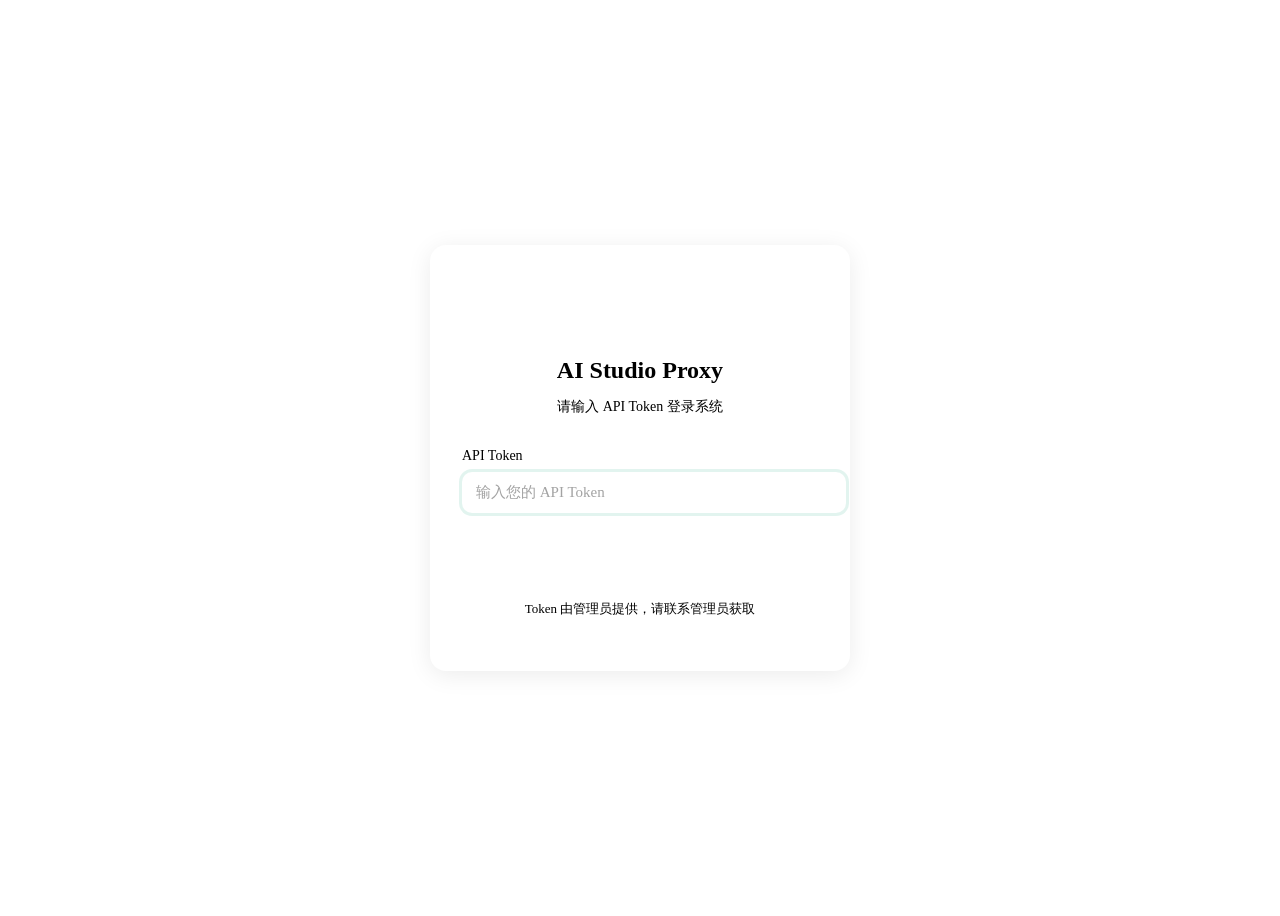
==== src/aistudio_api/static/login.html @ f9a5810c "fix: verify dashboard tokens with protected endpoint" ====
<!DOCTYPE html>
<html lang="zh-CN">

<head>
  <meta charset="UTF-8">
  <meta name="viewport" content="width=device-width, initial-scale=1.0, maximum-scale=1.0, user-scalable=no">
  <title>登录 - AI Studio Proxy</title>
  <link rel="stylesheet" href="/static/style.css">
  <style>
    body {
      display: flex;
      align-items: center;
      justify-content: center;
      min-height: 100vh;
      background: var(--bg-alt);
    }

    .login-container {
      width: 100%;
      max-width: 420px;
      padding: 24px;
    }

    .login-card {
      background: #fff;
      border-radius: 16px;
      box-shadow: 0 4px 24px rgba(0, 0, 0, 0.08);
      padding: 40px 32px;
    }

    .login-header {
      text-align: center;
      margin-bottom: 32px;
    }

    .login-logo {
      width: 56px;
      height: 56px;
      background: var(--green);
      border-radius: 14px;
      display: flex;
      align-items: center;
      justify-content: center;
      color: #fff;
      font-weight: 700;
      font-size: 24px;
      margin: 0 auto 16px;
    }

    .login-header h1 {
      font-size: 24px;
      font-weight: 600;
      margin-bottom: 8px;
    }

    .login-header p {
      font-size: 14px;
      color: var(--muted);
    }

    .login-field {
      margin-bottom: 20px;
    }

    .login-field label {
      display: block;
      font-size: 14px;
      font-weight: 500;
      margin-bottom: 8px;
    }

    .login-input {
      width: 100%;
      padding: 12px 14px;
      border: 1px solid var(--border);
      border-radius: 10px;
      font-size: 15px;
      font-family: inherit;
      outline: none;
      transition: border-color 0.15s, box-shadow 0.15s;
    }

    .login-input:focus {
      border-color: var(--green);
      box-shadow: 0 0 0 3px rgba(16, 163, 127, 0.12);
    }

    .login-input::placeholder {
      color: #a3a3a3;
    }

    .login-btn {
      width: 100%;
      padding: 12px;
      background: var(--green);
      color: #fff;
      border: none;
      border-radius: 10px;
      font-size: 15px;
      font-weight: 600;
      cursor: pointer;
      transition: background 0.15s;
      font-family: inherit;
    }

    .login-btn:hover {
      background: #0e8c6b;
    }

    .login-btn:disabled {
      background: var(--border);
      cursor: not-allowed;
    }

    .login-error {
      background: #fef2f2;
      color: #991b1b;
      padding: 12px 14px;
      border-radius: 10px;
      font-size: 14px;
      margin-bottom: 20px;
      display: none;
    }

    .login-error.show {
      display: block;
    }

    .login-footer {
      text-align: center;
      margin-top: 24px;
      font-size: 13px;
      color: var(--muted);
    }

    .login-footer a {
      color: var(--green);
      text-decoration: none;
      font-weight: 500;
    }

    .login-footer a:hover {
      text-decoration: underline;
    }
  </style>
</head>

<body x-data="loginApp()" x-init="init()">
  <div class="login-container">
    <div class="login-card">
      <div class="login-header">
        <div class="login-logo">AI</div>
        <h1>AI Studio Proxy</h1>
        <p>请输入 API Token 登录系统</p>
      </div>

      <div class="login-error" :class="{show: error}" x-text="error"></div>

      <form @submit.prevent="handleLogin()">
        <div class="login-field">
          <label for="token">API Token</label>
          <input id="token" class="login-input" type="password" x-model="token" placeholder="输入您的 API Token" autofocus
            autocomplete="current-password">
        </div>

        <button type="submit" class="login-btn" :disabled="loading || !token.trim()">
          <span x-show="!loading">登录</span>
          <span x-show="loading">验证中...</span>
        </button>
      </form>

      <div class="login-footer">
        <p>Token 由管理员提供，请联系管理员获取</p>
      </div>
    </div>
  </div>

  <script>
    function loginApp() {
      return {
        token: '',
        error: '',
        loading: false,

        init() {
          // 检查是否已有 token
          const savedToken = localStorage.getItem('asp_api_token');
          if (savedToken) {
            this.token = savedToken;
            // 尝试自动登录
            this.handleLogin();
          }
        },

        async handleLogin() {
          const token = this.token.trim();
          if (!token) return;

          this.error = '';
          this.loading = true;

          try {
            // 调用受保护端点验证 token
            const res = await fetch('/auth/verify', {
              headers: {
                'Authorization': `Bearer ${token}`
              }
            });

            if (res.ok) {
              // 登录成功，保存 token 并跳转
              localStorage.setItem('asp_api_token', token);
              window.location.href = '/';
            } else if (res.status === 401) {
              this.error = 'Token 无效，请检查后重试';
            } else {
              this.error = `验证失败 (${res.status})，请稍后重试`;
            }
          } catch (e) {
            this.error = '网络错误，请检查连接后重试';
          } finally {
            this.loading = false;
          }
        }
      }
    }
  </script>
  <script defer src="/static/alpine.min.js"></script>
</body>

</html>
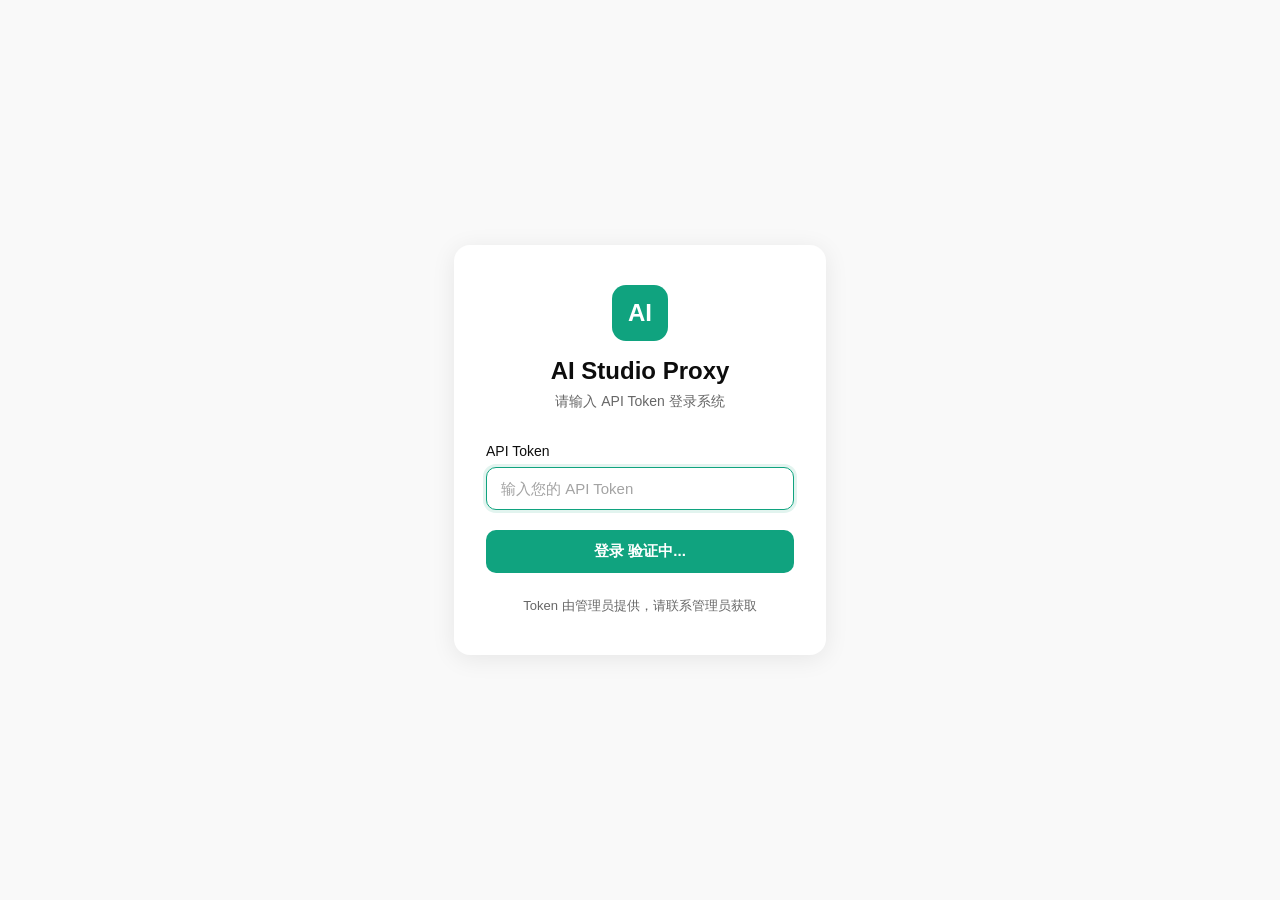
==== commit bfe15203: "Keep cookie import, add path-prefix console support, and drop private deploy notes. Document browser" ====
--- a/src/aistudio_api/static/login.html
+++ b/src/aistudio_api/static/login.html
@@ -5,7 +5,8 @@
   <meta charset="UTF-8">
   <meta name="viewport" content="width=device-width, initial-scale=1.0, maximum-scale=1.0, user-scalable=no">
   <title>登录 - AI Studio Proxy</title>
-  <link rel="stylesheet" href="/static/style.css">
+  <script>window.APP_BASE = (location.pathname.match(/^\/aistudio(?=\/|$)/) || [''])[0];</script>
+  <link rel="stylesheet" href="style.css">
   <style>
     body {
       display: flex;
@@ -201,7 +202,8 @@
 
           try {
             // 调用受保护端点验证 token
-            const res = await fetch('/auth/verify', {
+            const base = window.APP_BASE || '';
+            const res = await fetch(base + '/auth/verify', {
               headers: {
                 'Authorization': `Bearer ${token}`
               }
@@ -210,7 +212,7 @@
             if (res.ok) {
               // 登录成功，保存 token 并跳转
               localStorage.setItem('asp_api_token', token);
-              window.location.href = '/';
+              window.location.href = base + '/static/index.html';
             } else if (res.status === 401) {
               this.error = 'Token 无效，请检查后重试';
             } else {
@@ -225,7 +227,7 @@
       }
     }
   </script>
-  <script defer src="/static/alpine.min.js"></script>
+  <script defer src="alpine.min.js"></script>
 </body>
 
 </html>
--- a/src/aistudio_api/static/style.css
+++ b/src/aistudio_api/static/style.css
@@ -0,0 +1,186 @@
+
+:root{--bg:#fff;--bg-alt:#f9f9f9;--hover:#ececec;--border:#e5e5e5;--text:#0d0d0d;--muted:#676767;--green:#10a37f;--green-bg:#ecfdf5;--red:#ef4444;--amber:#f59e0b}
+*{box-sizing:border-box;margin:0;padding:0}
+body{font-family:-apple-system,BlinkMacSystemFont,"Segoe UI",Roboto,Helvetica,Arial,sans-serif;color:var(--text);background:var(--bg);display:flex;height:100vh;height:100dvh;overflow:hidden;font-size:15px;-webkit-font-smoothing:antialiased}
+
+/* Sidebar */
+.sidebar{width:280px;background:var(--bg);display:flex;flex-direction:column;border-right:1px solid var(--border);flex-shrink:0;overflow:hidden}
+.sidebar-header{padding:16px;display:flex;align-items:center;gap:10px;border-bottom:1px solid var(--border)}
+.sidebar-header .logo{width:28px;height:28px;background:var(--green);border-radius:6px;display:flex;align-items:center;justify-content:center;color:#fff;font-weight:700;font-size:13px}
+.sidebar-header span{font-weight:600;font-size:16px}
+.nav-section{flex:1;overflow-y:auto;padding:12px 10px}
+.nav-item{display:flex;align-items:center;gap:12px;padding:12px 14px;border-radius:10px;cursor:pointer;font-size:16px;font-weight:500;color:var(--text);transition:background .15s;border:none;background:none;width:100%;text-align:left;font-family:inherit;overflow:hidden}
+.nav-item:hover,.nav-item.active{background:var(--hover)}
+.nav-item svg{width:20px;height:20px;stroke:currentColor;fill:none;stroke-width:2;stroke-linecap:round;stroke-linejoin:round;flex-shrink:0}
+.sidebar-footer{padding:16px;border-top:1px solid var(--border);display:flex;align-items:center;gap:10px;font-size:14px;color:var(--muted)}
+.dot{width:8px;height:8px;border-radius:50%;background:var(--green);flex-shrink:0}
+
+/* Main */
+.main{flex:1;display:flex;flex-direction:column;min-width:0;height:100vh;height:100dvh;overflow:hidden}
+
+/* Topbar */
+.topbar{height:56px;border-bottom:1px solid var(--border);padding:0 20px;display:flex;align-items:center;justify-content:space-between;flex-shrink:0;background:#fff;gap:12px}
+.topbar-left{display:flex;align-items:center;gap:12px;min-width:0;flex:1}
+.topbar-right{display:flex;align-items:center;gap:8px;flex-shrink:0;position:relative}
+.topbar-title{font-weight:600;font-size:16px}
+.topbar .sel{padding:6px 28px 6px 10px;border:1px solid var(--border);border-radius:8px;font-size:13px;background:#fff url("data:image/svg+xml,%3Csvg xmlns='http://www.w3.org/2000/svg' width='12' height='12' viewBox='0 0 24 24' fill='none' stroke='%23676767' stroke-width='2.5' stroke-linecap='round' stroke-linejoin='round'%3E%3Cpolyline points='6 9 12 15 18 9'/%3E%3C/svg%3E") no-repeat right 10px center;outline:none;font-family:inherit;max-width:260px;cursor:pointer;appearance:none;-webkit-appearance:none;-moz-appearance:none}
+.icon-btn{width:34px;height:34px;border-radius:8px;border:1px solid var(--border);background:#fff;cursor:pointer;display:flex;align-items:center;justify-content:center;transition:.15s;flex-shrink:0}
+.icon-btn:hover{background:var(--hover)}
+.icon-btn.active{background:var(--green-bg);border-color:var(--green)}
+.icon-btn svg{width:18px;height:18px;stroke:currentColor;fill:none;stroke-width:2;stroke-linecap:round;stroke-linejoin:round}
+.mh-btn{display:none;background:none;border:none;cursor:pointer;padding:4px;font-size:20px}
+.overlay{display:none;position:fixed;inset:0;background:rgba(0,0,0,.4);z-index:50}
+
+/* Config dropdown */
+.cfg-dropdown{position:absolute;top:44px;right:0;width:340px;background:#fff;border:1px solid var(--border);border-radius:12px;box-shadow:0 4px 24px rgba(0,0,0,.12);z-index:80}
+.cfg-head{padding:14px 16px;border-bottom:1px solid var(--border);font-weight:600;font-size:14px;border-radius:12px 12px 0 0}
+.cfg-body{padding:8px 0}
+.cfg-item{padding:10px 16px;display:flex;align-items:center;justify-content:space-between;gap:12px}
+.cfg-item:hover{background:var(--bg-alt)}
+.cfg-info{flex:1;min-width:0}
+.cfg-name{font-size:14px;font-weight:500}
+.cfg-desc{font-size:12px;color:var(--muted);margin-top:1px}
+.cfg-item:last-child{border-radius:0 0 12px 12px}
+.cfg-ctrl{flex-shrink:0}
+.cfg-select{padding:5px 8px;border:1px solid var(--border);border-radius:6px;font-size:13px;background:#fff;outline:none;font-family:inherit;min-width:100px;appearance:none;-webkit-appearance:none;-moz-appearance:none;background-image:url("data:image/svg+xml,%3Csvg xmlns='http://www.w3.org/2000/svg' width='10' height='10' viewBox='0 0 24 24' fill='none' stroke='%23676767' stroke-width='2.5' stroke-linecap='round' stroke-linejoin='round'%3E%3Cpolyline points='6 9 12 15 18 9'/%3E%3C/svg%3E");background-repeat:no-repeat;background-position:right 8px center;padding-right:26px;cursor:pointer}
+.cfg-select:focus{border-color:var(--green)}
+.cfg-num{width:72px;padding:5px 8px;border:1px solid var(--border);border-radius:6px;font-size:13px;text-align:center;outline:none}
+.cfg-num:focus{border-color:var(--green)}
+
+/* Pages */
+.page-wrap{display:none;flex:1;overflow:hidden}
+.page-wrap.active{display:flex;flex-direction:column}
+.scroll-area{flex:1;overflow-y:auto;-webkit-overflow-scrolling:touch}
+.page-pad{max-width:1024px;width:100%;margin:0 auto;padding:32px 24px 80px}
+
+.stat-grid{display:grid;grid-template-columns:repeat(auto-fit,minmax(200px,1fr));gap:16px;margin-bottom:32px}
+.stat-card{background:var(--bg-alt);border:1px solid var(--border);border-radius:12px;padding:16px;display:flex;flex-direction:column;justify-content:center;min-height:90px}
+.stat-card .slabel{font-size:13px;color:var(--muted);margin-bottom:4px;font-weight:500}
+.stat-card .sval{font-size:20px;font-weight:600;overflow:hidden;text-overflow:ellipsis;white-space:nowrap;line-height:1.2}
+.stat-card .sval-amber{color:var(--amber)}
+.card{border:1px solid var(--border);border-radius:12px;margin-bottom:24px;background:#fff;position:relative}
+.card-head{padding:16px 20px;border-bottom:1px solid var(--border);font-weight:600;font-size:15px;display:flex;align-items:center;justify-content:space-between;border-radius:12px 12px 0 0}
+table{width:100%;border-collapse:collapse}
+th,td{text-align:left;padding:12px 16px;font-size:14px;border-bottom:1px solid var(--border)}
+th{color:var(--muted);font-weight:500;font-size:13px}
+tr:last-child td{border-bottom:none}
+.badge{display:inline-block;padding:2px 8px;border-radius:999px;font-size:12px;font-weight:500}
+.badge-green{background:var(--green-bg);color:#065f46}
+.badge-red{background:#fef2f2;color:#991b1b}
+.badge-gray{background:#f3f4f6;color:#374151}
+.btn{padding:8px 16px;border-radius:8px;border:1px solid var(--border);background:#fff;cursor:pointer;font-size:14px;font-weight:500;transition:.15s;font-family:inherit;display:inline-flex;align-items:center;gap:6px}
+.btn:hover{background:var(--hover)}
+.btn-primary{background:var(--green);color:#fff;border-color:var(--green)}
+.btn-primary:hover{background:#0e8c6b}
+.btn-sm{padding:4px 12px;font-size:13px}
+select.sel,.sel{padding:8px 12px;border:1px solid var(--border);border-radius:8px;font-size:14px;background:#fff;outline:none;font-family:inherit;appearance:none;-webkit-appearance:none;-moz-appearance:none;background-image:url("data:image/svg+xml,%3Csvg xmlns='http://www.w3.org/2000/svg' width='12' height='12' viewBox='0 0 24 24' fill='none' stroke='%23676767' stroke-width='2.5' stroke-linecap='round' stroke-linejoin='round'%3E%3Cpolyline points='6 9 12 15 18 9'/%3E%3C/svg%3E");background-repeat:no-repeat;background-position:right 10px center;padding-right:30px;cursor:pointer}
+select.sel:hover,.sel:hover{border-color:#a3a3a3}
+select.sel:focus,.sel:focus{border-color:var(--green);box-shadow:0 0 0 2px rgba(16,163,127,.15)}
+.table-wrap{overflow-x:auto;-webkit-overflow-scrolling:touch}
+.table-wrap table{min-width:580px}
+
+/* Custom Select */
+.cselect{position:relative;display:inline-block;min-width:100px}
+.cselect-btn{display:flex;align-items:center;justify-content:space-between;gap:8px;padding:5px 8px;border:1px solid var(--border);border-radius:6px;font-size:13px;background:#fff;cursor:pointer;font-family:inherit;user-select:none;transition:border-color .15s;min-width:inherit}
+.cselect-btn:hover{border-color:#a3a3a3}
+.cselect-btn:focus,.cselect.open .cselect-btn{border-color:var(--green);box-shadow:0 0 0 2px rgba(16,163,127,.12);outline:none}
+.cselect-btn .arrow{width:0;height:0;border-left:4px solid transparent;border-right:4px solid transparent;border-top:5px solid var(--muted);flex-shrink:0;transition:transform .2s}
+.cselect.open .cselect-btn .arrow{transform:rotate(180deg)}
+.cselect-menu{position:absolute;top:calc(100% + 4px);left:0;min-width:100%;background:#fff;border:1px solid var(--border);border-radius:8px;box-shadow:0 4px 16px rgba(0,0,0,.1);z-index:90;max-height:240px;overflow-y:auto;padding:4px 0;opacity:0;transform:translateY(-4px);pointer-events:none;transition:opacity .15s,transform .15s}
+.cselect.open .cselect-menu{opacity:1;transform:translateY(0);pointer-events:auto}
+.cselect-opt{padding:7px 12px;font-size:13px;cursor:pointer;display:flex;align-items:center;gap:8px;transition:background .1s}
+.cselect-opt:hover{background:var(--bg-alt)}
+.cselect-opt.active{color:var(--green);font-weight:500}
+.cselect-opt.active::before{content:'✓';font-size:12px}
+.cselect-lg .cselect-btn{padding:8px 12px;font-size:14px;border-radius:8px}
+
+/* Chat page */
+#chat-page{display:none;flex-direction:column;overflow:hidden;flex:1}
+#chat-page.active{display:flex}
+#chat-scroll{flex:1;overflow-y:auto;-webkit-overflow-scrolling:touch}
+.msg{padding:20px 0}
+.msg-inner{max-width:1024px;margin:0 auto;padding:0 24px;display:flex;gap:16px;width:100%}
+.msg-ai{background:var(--bg-alt)}
+.avatar{width:28px;height:28px;border-radius:6px;display:flex;align-items:center;justify-content:center;font-weight:700;font-size:11px;color:#fff;flex-shrink:0}
+.avatar-user{background:#5436DA}
+.avatar-ai{background:var(--green)}
+.msg-body{flex:1;line-height:1.7;white-space:pre-wrap;word-break:break-word}
+.msg-body.error{color:var(--red)}
+
+.markdown-body p{margin-bottom:12px}
+.markdown-body p:last-child{margin-bottom:0}
+.markdown-body img{max-width:100%;border-radius:8px;display:block;margin:12px 0}
+.markdown-body pre{background:#2d2d2d;color:#ccc;padding:12px;border-radius:8px;overflow-x:auto;margin:12px 0}
+.markdown-body code{font-family:monospace;background:rgba(0,0,0,0.05);padding:2px 4px;border-radius:4px;font-size:0.9em}
+.markdown-body pre code{background:transparent;padding:0;color:inherit}
+.markdown-body a{color:var(--green);text-decoration:none}
+.markdown-body a:hover{text-decoration:underline}
+.markdown-body ul,.markdown-body ol{padding-left:24px;margin-bottom:12px}
+
+/* Thinking block */
+.think-block{margin-bottom:8px;border:1px solid var(--border);border-radius:8px;overflow:hidden;cursor:pointer}
+.think-toggle{display:flex;align-items:center;gap:6px;padding:8px 12px;font-size:13px;color:var(--muted);font-weight:500;transition:background .15s}
+.think-toggle:hover{background:var(--bg-alt)}
+.think-icon{font-size:14px}
+.think-arrow{margin-left:auto;font-size:16px;transition:transform .2s}
+.think-arrow.open{transform:rotate(90deg)}
+.think-body{padding:0 12px 12px;font-size:13px;color:var(--muted);line-height:1.6;white-space:pre-wrap;word-break:break-word;max-height:300px;overflow-y:auto}
+.welcome{display:flex;flex-direction:column;align-items:center;justify-content:center;height:50vh;text-align:center;color:var(--muted)}
+.welcome h2{font-size:24px;font-weight:600;color:var(--text);margin-bottom:8px}
+
+/* Input */
+#input-area{flex-shrink:0;padding:8px 24px 20px;background:#fff;display:flex;justify-content:center}
+#input-box{width:100%;border:1px solid var(--border);border-radius:12px;box-shadow:0 0 8px rgba(0,0,0,.04);display:flex;align-items:flex-end;padding:8px;gap:6px;background:#fff}
+#input-box:focus-within{border-color:#a3a3a3}
+#input-box textarea{flex:1;border:none;outline:none;resize:none;font-family:inherit;font-size:15px;padding:6px 8px;max-height:200px;min-height:24px;line-height:1.5;background:transparent}
+#input-box .send{width:32px;height:32px;border-radius:8px;background:var(--green);color:#fff;border:none;cursor:pointer;display:flex;align-items:center;justify-content:center;flex-shrink:0}
+#input-box .send:disabled{background:var(--border);cursor:default}
+#input-box .send svg{width:16px;height:16px;stroke:currentColor;fill:none;stroke-width:2.5}
+
+/* Toast */
+.toast{position:fixed;bottom:16px;right:16px;background:#1e1e1e;color:#fff;padding:10px 16px;border-radius:8px;font-size:14px;z-index:200;opacity:0;transition:opacity .3s;pointer-events:none}
+.toast.show{opacity:1}
+
+/* Modal */
+.modal-overlay{position:fixed;inset:0;background:rgba(0,0,0,.4);display:flex;align-items:center;justify-content:center;z-index:150;padding:16px}
+.modal{background:#fff;border-radius:14px;box-shadow:0 8px 40px rgba(0,0,0,.18);width:100%;max-width:520px;display:flex;flex-direction:column;max-height:90vh}
+.modal-head{display:flex;align-items:center;justify-content:space-between;padding:16px 20px;border-bottom:1px solid var(--border);font-weight:600;font-size:16px}
+.modal-close{background:none;border:none;font-size:22px;cursor:pointer;color:var(--muted);padding:0 4px;line-height:1}
+.modal-close:hover{color:var(--text)}
+.modal-body{padding:20px;overflow-y:auto;display:flex;flex-direction:column;gap:16px}
+.modal-field{display:flex;flex-direction:column;gap:6px}
+.modal-field label{font-size:13px;font-weight:500}
+.modal-input{padding:8px 12px;border:1px solid var(--border);border-radius:8px;font-size:14px;font-family:inherit;outline:none}
+.modal-input:focus{border-color:var(--green);box-shadow:0 0 0 2px rgba(16,163,127,.15)}
+.modal-textarea{padding:10px 12px;border:1px solid var(--border);border-radius:8px;font-size:13px;font-family:monospace;outline:none;resize:vertical;line-height:1.6}
+.modal-textarea:focus{border-color:var(--green);box-shadow:0 0 0 2px rgba(16,163,127,.15)}
+.modal-foot{display:flex;justify-content:flex-end;gap:8px;padding:12px 20px;border-top:1px solid var(--border)}
+
+@media(max-width:768px){
+  .sidebar{position:fixed;inset:0;z-index:60;transform:translateX(-100%);transition:transform .3s;width:300px}
+  .sidebar.open{transform:translateX(0)}
+  .overlay.open{display:block}
+  .mh-btn{display:block}
+  .topbar .sel{max-width:150px;font-size:12px}
+  .stat-grid{grid-template-columns:1fr}
+  .cfg-dropdown{width:calc(100vw - 32px);right:-8px}
+  .msg-inner{padding:0 16px}
+  #input-area{padding:8px 16px 16px}
+}
+
+/* Image Upload & Preview */
+.upload-btn{width:32px;height:32px;border-radius:8px;background:none;color:var(--muted);border:none;cursor:pointer;display:flex;align-items:center;justify-content:center;flex-shrink:0;transition:background .15s,color .15s}
+.upload-btn:hover{background:var(--hover);color:var(--text)}
+.upload-btn svg{width:20px;height:20px;stroke:currentColor;fill:none;stroke-width:2}
+
+.preview-container{display:flex;flex-wrap:wrap;gap:8px;padding:4px 8px;width:100%}
+.preview-item{position:relative;width:64px;height:64px;border-radius:8px;overflow:hidden;border:1px solid var(--border)}
+.preview-item img{width:100%;height:100%;object-fit:cover}
+.preview-remove{position:absolute;top:2px;right:2px;width:16px;height:16px;background:rgba(0,0,0,0.5);color:#fff;border-radius:50%;display:flex;align-items:center;justify-content:center;font-size:12px;cursor:pointer;border:none;line-height:1}
+.preview-remove:hover{background:rgba(0,0,0,0.8)}
+
+.input-wrap{max-width:1024px;width:100%;display:flex;flex-direction:column;gap:8px}
+
+.msg-images{display:flex;flex-wrap:wrap;gap:8px;margin-top:12px}
+.msg-img-item{max-width:300px;max-height:300px;border-radius:8px;overflow:hidden;border:1px solid var(--border);cursor:pointer}
+.msg-img-item img{display:block;max-width:100%;height:auto}
